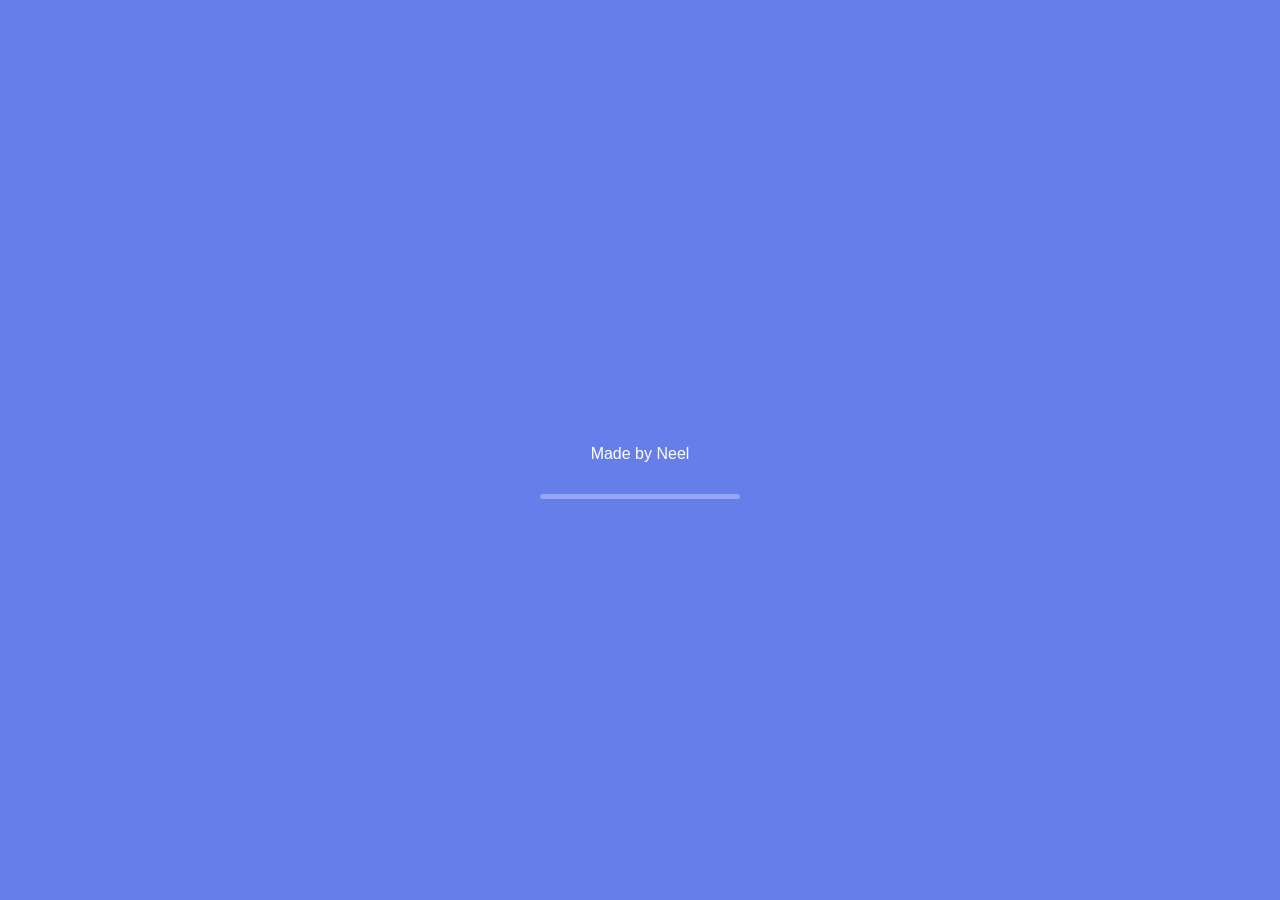
==== index.html @ 64cdb780 "Update index.html" ====
<!DOCTYPE html>
<html>
<head>
<title>CLAT Prep by Neel</title>
<meta name="viewport" content="width=device-width, initial-scale=1.0">
<link rel="stylesheet" href="style.css">
</head>

<body>

<div id="splash">
  <h1 id="appName"></h1>
  <p>Made by Neel</p>

  <div class="bar">
    <div id="barFill"></div>
  </div>
</div>

<header>
<h1>CLAT Prep</h1>
<p>Free CLAT Study Material & Mock Tests</p>
</header>

<div class="menu">

<a href="pdfs.html" class="card">
📚 Clat Study Material
</a>

<a href="mocktest.html" class="card">
📝 Mock Tests
</a>

<a href="#" class="card">
📊 Current Affairs
</a>

<a href="pdfs.html" class="card">
🪖📚 NDA Study Material 
</a>

<a href="#" class="card">
⭐ Premium
</a>

</div>

<footer>
<p>Made by Neel</p>

<a href="about.html">About</a> |
<a href="contact.html">Contact</a> |
<a href="privacy.html">Privacy Policy</a>

</footer>

<script src="script.js" defer></script>

</body>
</html>
---- style.css ----
/* GLOBAL */
body {
  font-family: 'Poppins', sans-serif;
  background: #eef2f7;
  margin: 0;
  padding: 0;
}

/* HEADER */
header {
  background: linear-gradient(135deg, #667eea, #764ba2);
  color: white;
  padding: 20px;
  text-align: center;
  font-size: 22px;
  font-weight: 600;
  border-bottom-left-radius: 25px;
  border-bottom-right-radius: 25px;
}

/* SEARCH */
#search {
  width: 90%;
  margin: 15px auto;
  display: block;
  padding: 12px;
  border-radius: 12px;
  border: none;
  outline: none;
  font-size: 14px;
  box-shadow: 0 3px 10px rgba(0,0,0,0.1);
}

/* MENU */
.menu {
  display: flex;
  flex-wrap: wrap; /* 🔥 better layout */
  justify-content: center;
  padding: 15px;
  gap: 10px;
}

.menu .card {
  background: white;
  padding: 15px 20px;
  border-radius: 15px;
  text-decoration: none;
  color: black;
  font-size: 14px;
  box-shadow: 0 5px 15px rgba(0,0,0,0.1);
  transition: 0.3s;
}

.menu .card:hover {
  background: #667eea;
  color: white;
  transform: translateY(-3px);
}

/* PDF GRID */
#pdfList {
  display: grid;
  grid-template-columns: 1fr;
  gap: 15px;
  padding: 15px;
}

/* CARD */
.card {
  background: white;
  padding: 16px;
  border-radius: 18px;
  box-shadow: 0 8px 20px rgba(0,0,0,0.08);
  border-left: 5px solid #667eea;
  transition: 0.3s;
}

.card:hover {
  transform: translateY(-6px);
}

/* TEXT */
.card h3 {
  margin: 0;
  font-size: 16px;
  font-weight: 600;
}

.card p {
  color: #777;
  font-size: 13px;
  margin: 5px 0 10px;
}

/* BUTTONS */
.card a {
  text-decoration: none;
}

.card button {
  border: none;
  padding: 8px 14px;
  border-radius: 20px;
  font-size: 13px;
  margin-right: 5px;
  cursor: pointer;
  transition: 0.3s;
}

/* OPEN */
.card a:first-child button {
  background: #667eea;
  color: white;
}

.card a:first-child button:hover {
  background: #5a67d8;
}

/* DOWNLOAD */
.download-btn {
  background: #00b894;
  color: white;
}

.download-btn:hover {
  background: #00a383;
}

/* ========================= */
/* 🔥 SPLASH SCREEN PRO */
/* ========================= */

#splash {
  position: fixed;
  width: 100%;
  height: 100%;
  background: radial-gradient(circle, #0f2027, #203a43, #2c5364);
  display: flex;
  justify-content: center;
  align-items: center;
  z-index: 9999;
  color: white;
  text-align: center;
  transition: opacity 0.5s ease;
}

.logo {
  font-size: 60px;
  color: #00ffcc;
  opacity: 0;
  transform: scale(0.5);
  animation: zoomGlow 2s forwards;
}

@keyframes zoomGlow {
  50% {
    opacity: 1;
    transform: scale(1.2);
    text-shadow: 0 0 20px #00ffcc;
  }
  100% {
    transform: scale(1);
  }
}

.typing {
  margin-top: 20px;
  font-size: 28px;
  border-right: 3px solid white;
  white-space: nowrap;
  overflow: hidden;
  width: 0;
  animation: typing 2.5s steps(20) forwards, blink 0.7s infinite;
  animation-delay: 1.5s;
}

@keyframes typing {
  to { width: 260px }
}

@keyframes blink {
  50% { border-color: transparent }
}

.subtitle {
  margin-top: 10px;
  opacity: 0;
  animation: fadeIn 2s forwards;
  animation-delay: 3.5s;
}

@keyframes fadeIn {
  to { opacity: 1 }
}

/* 🔥 LOADING BAR */
.progress-container {
  width: 250px;
  height: 6px;
  background: rgba(255,255,255,0.2);
  border-radius: 10px;
  margin: 20px auto;
  overflow: hidden;
}

.progress-bar {
  height: 100%;
  width: 0%;
  background: #00ffcc;
  border-radius: 10px;
}

/* ========================= */
/* FOOTER */
/* ========================= */

footer {
  text-align: center;
  padding: 15px;
  font-size: 13px;
  color: #666;
}

/* RESPONSIVE */
@media(min-width: 600px){
  #pdfList {
    grid-template-columns: 1fr 1fr;
  }
}

body {
  overflow-x: hidden;
}

#splash {
  position: fixed;
  top: 0;
  left: 0;
}

#splash {
  position: fixed;
  top: 0;
  left: 0;
  width: 100%;
  height: 100%;
  background: #667eea;
  color: white;
  display: flex;
  flex-direction: column;
  justify-content: center;
  align-items: center;
  z-index: 9999;
  font-family: Arial, sans-serif;
  text-align: center;
}

#appName {
  font-size: 28px;
  margin-bottom: 10px;
}

.bar {
  width: 200px;
  height: 5px;
  background: rgba(255,255,255,0.3);
  border-radius: 10px;
  margin-top: 15px;
  overflow: hidden;
}

#barFill {
  height: 100%;
  width: 0%;
  background: white;
}
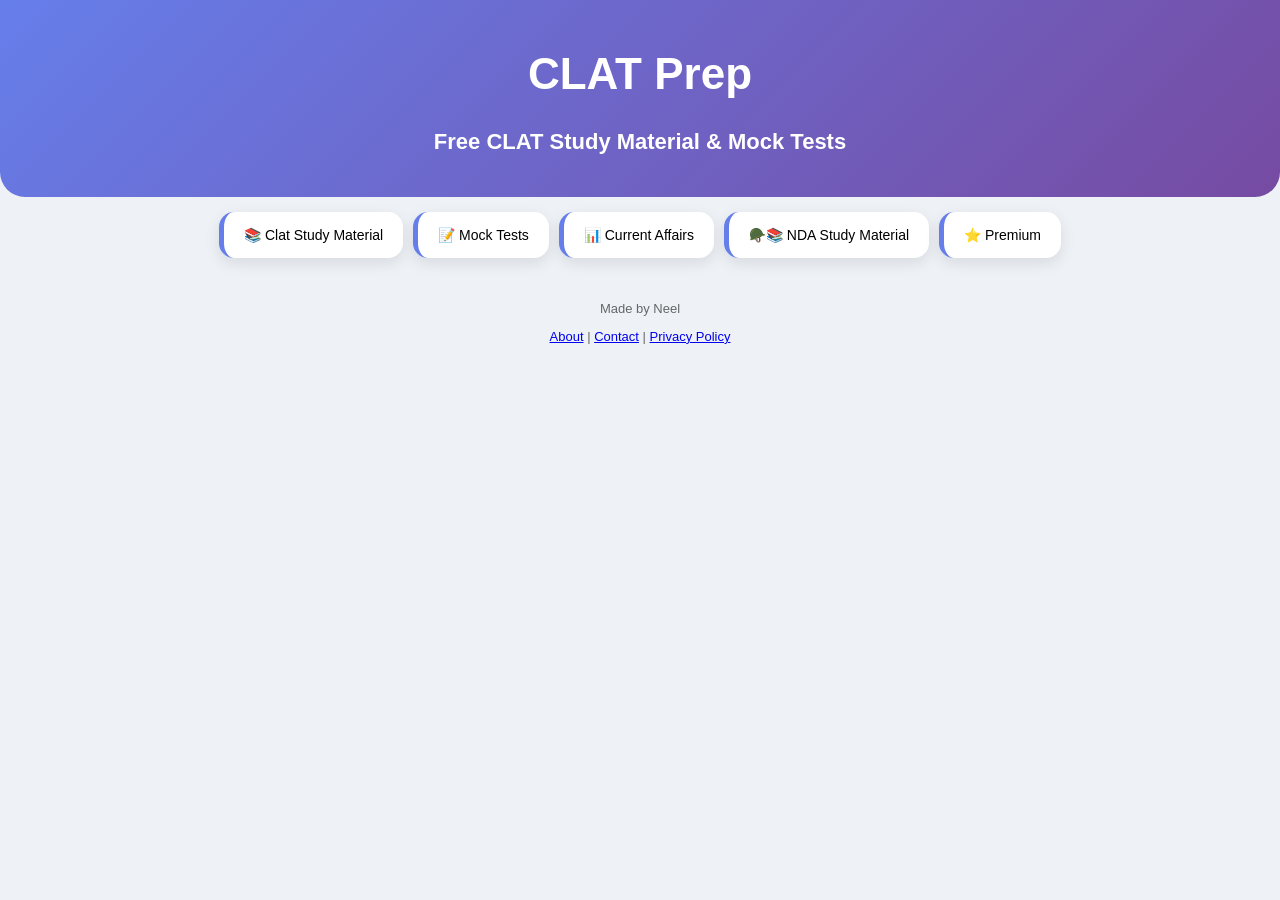
==== commit c7f3c15f: "Update index.html" ====
--- a/index.html
+++ b/index.html
@@ -8,15 +8,6 @@
 
 <body>
 
-<div id="splash">
-  <h1 id="appName"></h1>
-  <p>Made by Neel</p>
-
-  <div class="bar">
-    <div id="barFill"></div>
-  </div>
-</div>
-
 <header>
 <h1>CLAT Prep</h1>
 <p>Free CLAT Study Material & Mock Tests</p>
@@ -24,25 +15,11 @@
 
 <div class="menu">
 
-<a href="pdfs.html" class="card">
-📚 Clat Study Material
-</a>
-
-<a href="mocktest.html" class="card">
-📝 Mock Tests
-</a>
-
-<a href="#" class="card">
-📊 Current Affairs
-</a>
-
-<a href="pdfs.html" class="card">
-🪖📚 NDA Study Material 
-</a>
-
-<a href="#" class="card">
-⭐ Premium
-</a>
+<a href="pdfs.html" class="card">📚 Clat Study Material</a>
+<a href="mocktest.html" class="card">📝 Mock Tests</a>
+<a href="#" class="card">📊 Current Affairs</a>
+<a href="pdfs.html" class="card">🪖📚 NDA Study Material</a>
+<a href="#" class="card">⭐ Premium</a>
 
 </div>
 
@@ -55,7 +32,7 @@
 
 </footer>
 
-<script src="script.js" defer></script>
+<script src="script.js"></script>
 
 </body>
 </html>
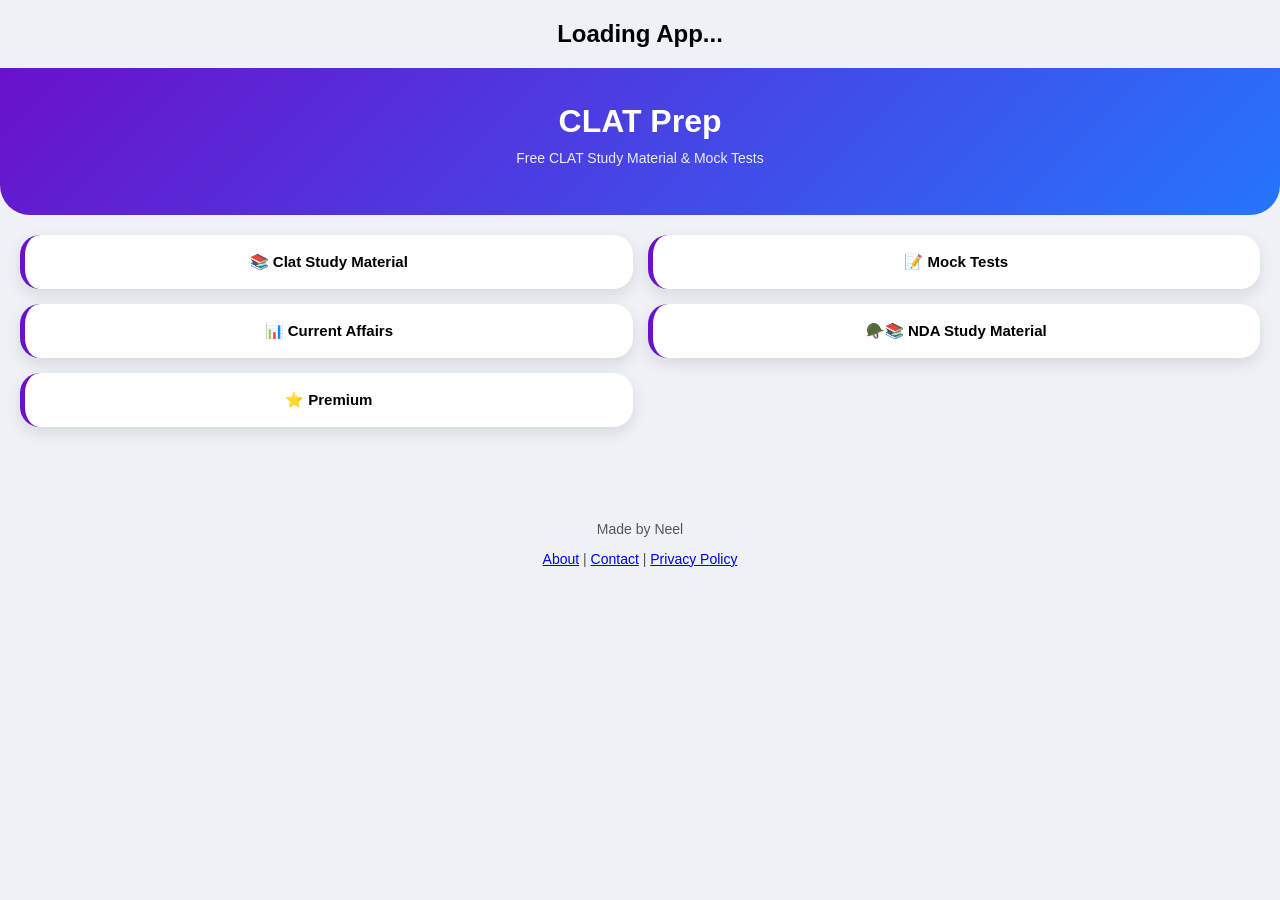
==== commit e908d8ce: "Update index.html" ====
--- a/index.html
+++ b/index.html
@@ -7,6 +7,11 @@
 </head>
 
 <body>
+
+<!-- 🔥 LOADING SCREEN -->
+<div id="loading">
+  <h2>Loading App...</h2>
+</div>
 
 <header>
 <h1>CLAT Prep</h1>
--- a/style.css
+++ b/style.css
@@ -4,57 +4,59 @@
   background: #eef2f7;
   margin: 0;
   padding: 0;
+  text-align: center;
+  overflow-x: hidden;
 }
 
 /* HEADER */
 header {
-  background: linear-gradient(135deg, #667eea, #764ba2);
+  background: linear-gradient(135deg, #6a11cb, #2575fc);
   color: white;
-  padding: 20px;
+  padding: 35px 20px;
   text-align: center;
-  font-size: 22px;
-  font-weight: 600;
-  border-bottom-left-radius: 25px;
-  border-bottom-right-radius: 25px;
+  border-bottom-left-radius: 30px;
+  border-bottom-right-radius: 30px;
 }
 
-/* SEARCH */
-#search {
-  width: 90%;
-  margin: 15px auto;
-  display: block;
-  padding: 12px;
-  border-radius: 12px;
-  border: none;
-  outline: none;
-  font-size: 14px;
-  box-shadow: 0 3px 10px rgba(0,0,0,0.1);
+header h1 {
+  font-size: 32px;
+  margin: 0;
 }
 
-/* MENU */
-.menu {
-  display: flex;
-  flex-wrap: wrap; /* 🔥 better layout */
-  justify-content: center;
-  padding: 15px;
-  gap: 10px;
+header p {
+  font-size: 14px;
+  margin-top: 10px;
+  opacity: 0.9;
 }
 
+/* MENU (FIXED GRID 🔥) */
+.menu {
+  display: grid;
+  grid-template-columns: 1fr 1fr;
+  gap: 15px;
+  padding: 20px;
+}
+
+/* MENU CARD (MAIN FIX 💀) */
 .menu .card {
   background: white;
-  padding: 15px 20px;
-  border-radius: 15px;
+  padding: 18px;
+  border-radius: 20px;
   text-decoration: none;
   color: black;
-  font-size: 14px;
-  box-shadow: 0 5px 15px rgba(0,0,0,0.1);
+  font-size: 15px;
+  font-weight: 600;
+  box-shadow: 0 6px 15px rgba(0,0,0,0.1);
   transition: 0.3s;
+  display: flex;
+  align-items: center;
+  justify-content: center;
 }
 
 .menu .card:hover {
-  background: #667eea;
+  background: #6a11cb;
   color: white;
-  transform: translateY(-3px);
+  transform: translateY(-5px) scale(1.03);
 }
 
 /* PDF GRID */
@@ -65,13 +67,13 @@
   padding: 15px;
 }
 
-/* CARD */
+/* PDF CARD */
 .card {
   background: white;
   padding: 16px;
   border-radius: 18px;
   box-shadow: 0 8px 20px rgba(0,0,0,0.08);
-  border-left: 5px solid #667eea;
+  border-left: 5px solid #6a11cb;
   transition: 0.3s;
 }
 
@@ -79,7 +81,6 @@
   transform: translateY(-6px);
 }
 
-/* TEXT */
 .card h3 {
   margin: 0;
   font-size: 16px;
@@ -93,10 +94,6 @@
 }
 
 /* BUTTONS */
-.card a {
-  text-decoration: none;
-}
-
 .card button {
   border: none;
   padding: 8px 14px;
@@ -107,160 +104,54 @@
   transition: 0.3s;
 }
 
-/* OPEN */
 .card a:first-child button {
-  background: #667eea;
+  background: #6a11cb;
   color: white;
 }
 
 .card a:first-child button:hover {
-  background: #5a67d8;
+  background: #5a0fc8;
 }
 
-/* DOWNLOAD */
 .download-btn {
   background: #00b894;
   color: white;
 }
 
 .download-btn:hover {
-  background: #00a383;
+  background: #009e7a;
 }
 
-/* ========================= */
-/* 🔥 SPLASH SCREEN PRO */
-/* ========================= */
-
-#splash {
-  position: fixed;
-  width: 100%;
-  height: 100%;
-  background: radial-gradient(circle, #0f2027, #203a43, #2c5364);
-  display: flex;
-  justify-content: center;
-  align-items: center;
-  z-index: 9999;
-  color: white;
-  text-align: center;
-  transition: opacity 0.5s ease;
-}
-
-.logo {
-  font-size: 60px;
-  color: #00ffcc;
-  opacity: 0;
-  transform: scale(0.5);
-  animation: zoomGlow 2s forwards;
-}
-
-@keyframes zoomGlow {
-  50% {
-    opacity: 1;
-    transform: scale(1.2);
-    text-shadow: 0 0 20px #00ffcc;
-  }
-  100% {
-    transform: scale(1);
-  }
-}
-
-.typing {
-  margin-top: 20px;
-  font-size: 28px;
-  border-right: 3px solid white;
-  white-space: nowrap;
-  overflow: hidden;
-  width: 0;
-  animation: typing 2.5s steps(20) forwards, blink 0.7s infinite;
-  animation-delay: 1.5s;
-}
-
-@keyframes typing {
-  to { width: 260px }
-}
-
-@keyframes blink {
-  50% { border-color: transparent }
-}
-
-.subtitle {
-  margin-top: 10px;
-  opacity: 0;
-  animation: fadeIn 2s forwards;
-  animation-delay: 3.5s;
-}
-
-@keyframes fadeIn {
-  to { opacity: 1 }
-}
-
-/* 🔥 LOADING BAR */
-.progress-container {
-  width: 250px;
-  height: 6px;
-  background: rgba(255,255,255,0.2);
-  border-radius: 10px;
-  margin: 20px auto;
-  overflow: hidden;
-}
-
-.progress-bar {
-  height: 100%;
-  width: 0%;
-  background: #00ffcc;
-  border-radius: 10px;
-}
-
-/* ========================= */
-/* FOOTER */
-/* ========================= */
-
-footer {
-  text-align: center;
-  padding: 15px;
-  font-size: 13px;
-  color: #666;
-}
-
-/* RESPONSIVE */
-@media(min-width: 600px){
-  #pdfList {
-    grid-template-columns: 1fr 1fr;
-  }
-}
-
-body {
-  overflow-x: hidden;
-}
-
-#splash {
-  position: fixed;
-  top: 0;
-  left: 0;
-}
-
+/* 🔥 SPLASH (FINAL CLEAN VERSION) */
 #splash {
   position: fixed;
   top: 0;
   left: 0;
   width: 100%;
   height: 100%;
-  background: #667eea;
-  color: white;
+  background: linear-gradient(135deg, #6a11cb, #2575fc);
   display: flex;
   flex-direction: column;
   justify-content: center;
   align-items: center;
+  color: white;
   z-index: 9999;
-  font-family: Arial, sans-serif;
   text-align: center;
+  transition: opacity 0.5s ease;
 }
 
 #appName {
   font-size: 28px;
+  font-weight: bold;
   margin-bottom: 10px;
 }
 
+#splash p {
+  font-size: 14px;
+  opacity: 0.9;
+}
+
+/* LOADING BAR */
 .bar {
   width: 200px;
   height: 5px;
@@ -274,4 +165,25 @@
   height: 100%;
   width: 0%;
   background: white;
+}
+
+/* FOOTER */
+footer {
+  margin-top: 40px;
+  padding: 20px;
+  font-size: 14px;
+  color: #555;
+}
+
+/* RESPONSIVE */
+@media(max-width: 500px){
+  .menu {
+    grid-template-columns: 1fr;
+  }
+}
+
+@media(min-width: 600px){
+  #pdfList {
+    grid-template-columns: 1fr 1fr;
+  }
 }
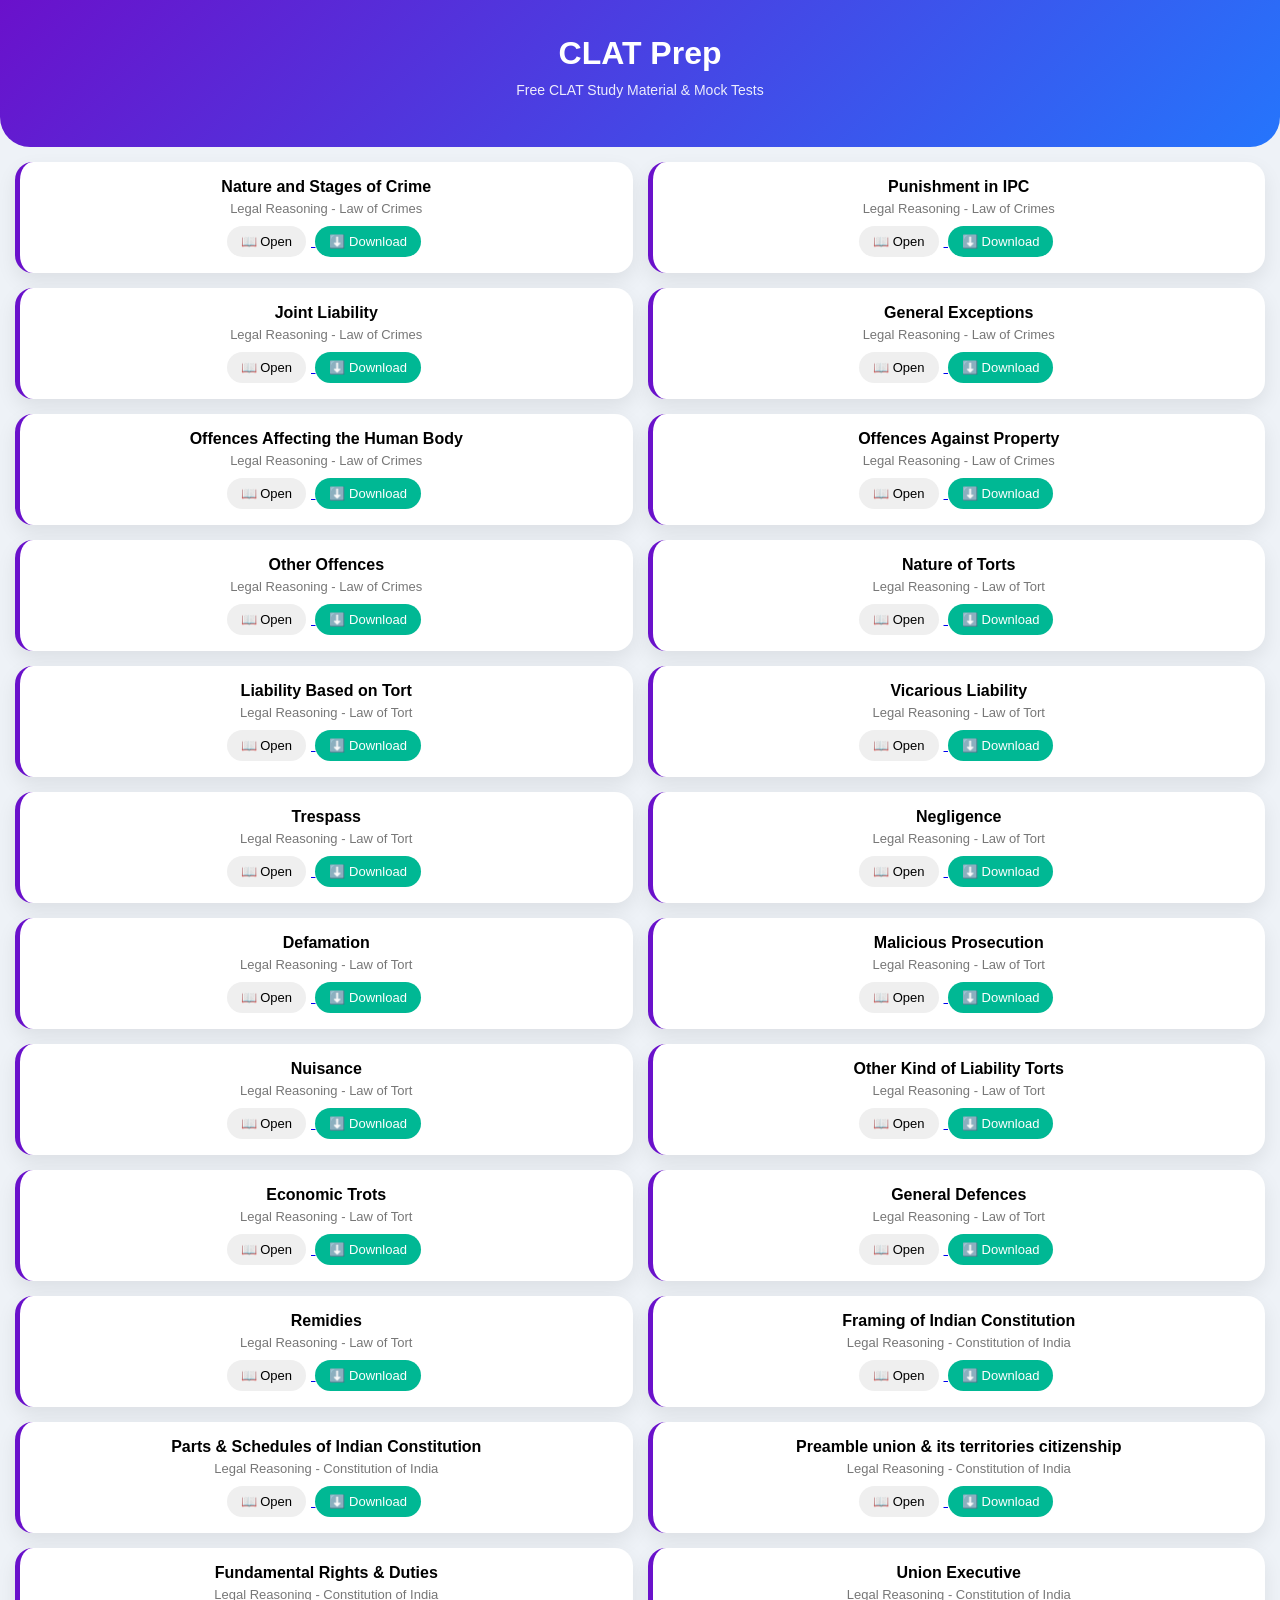
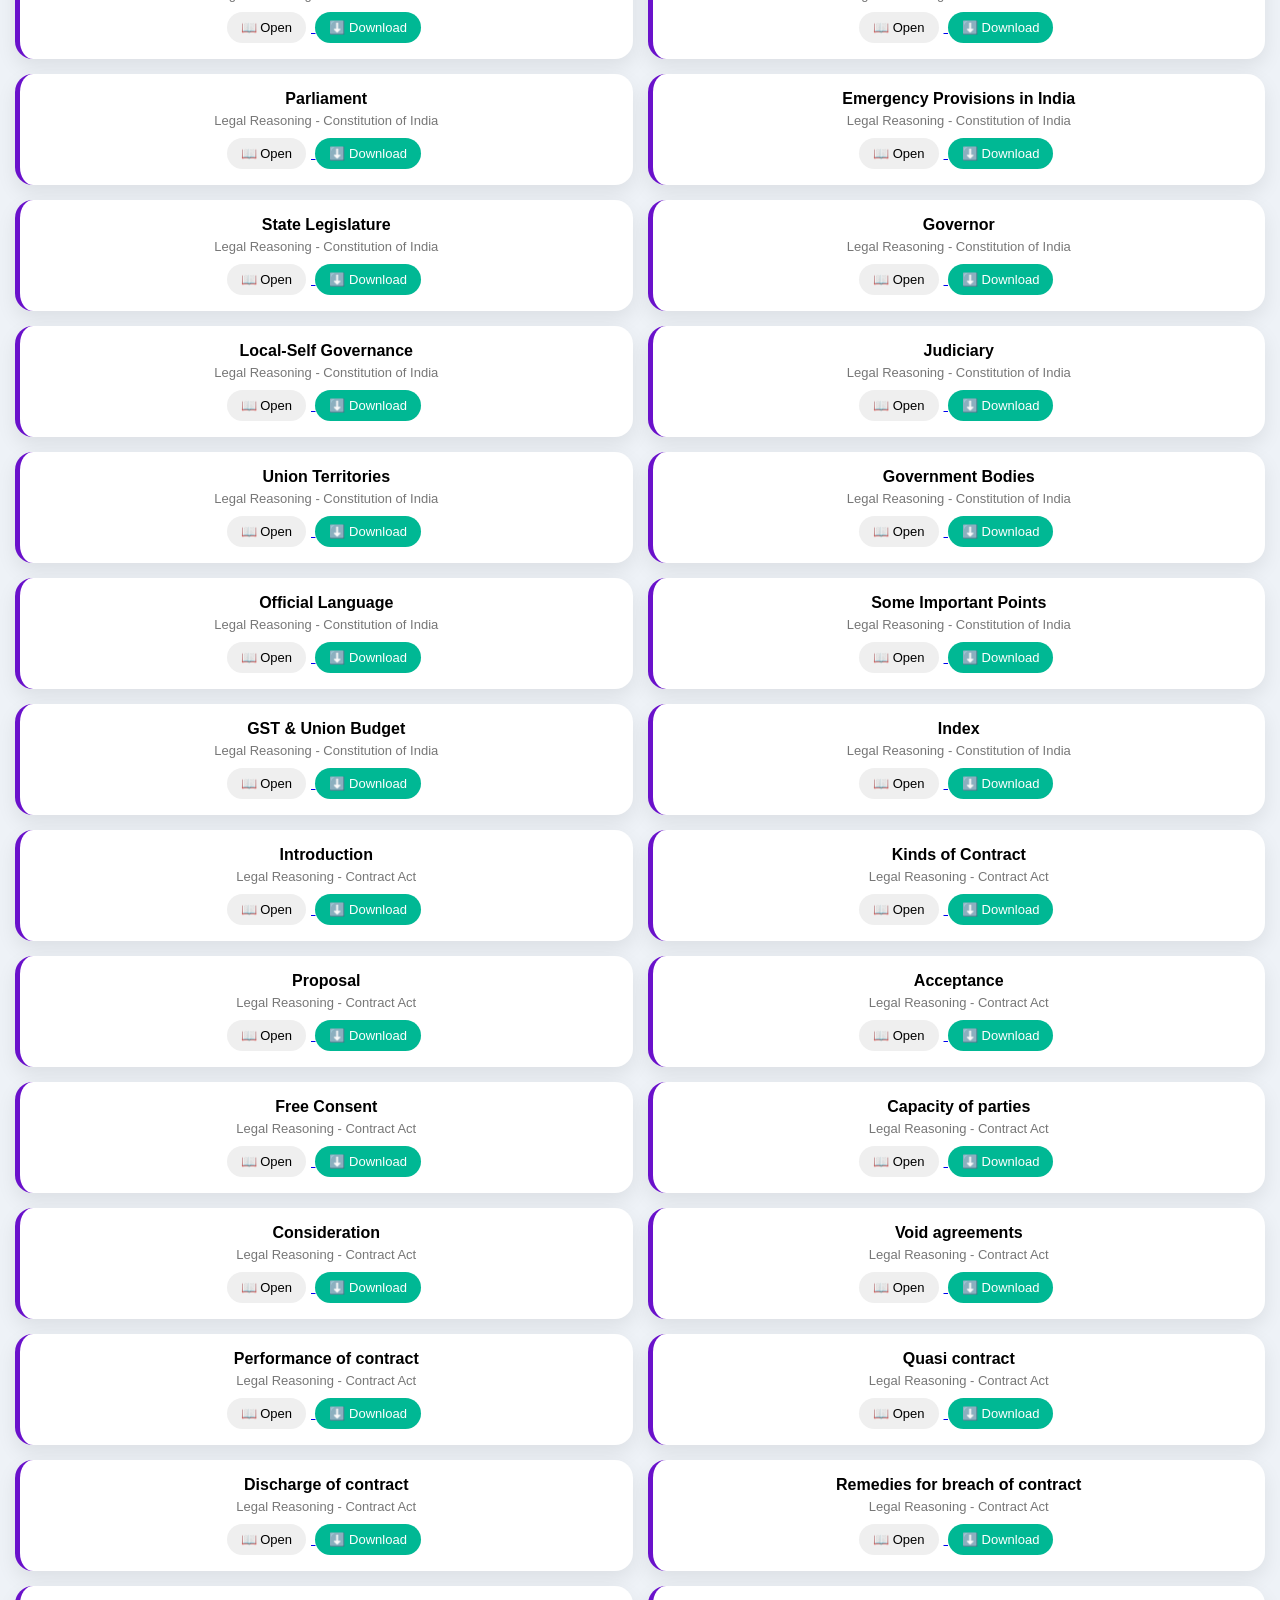
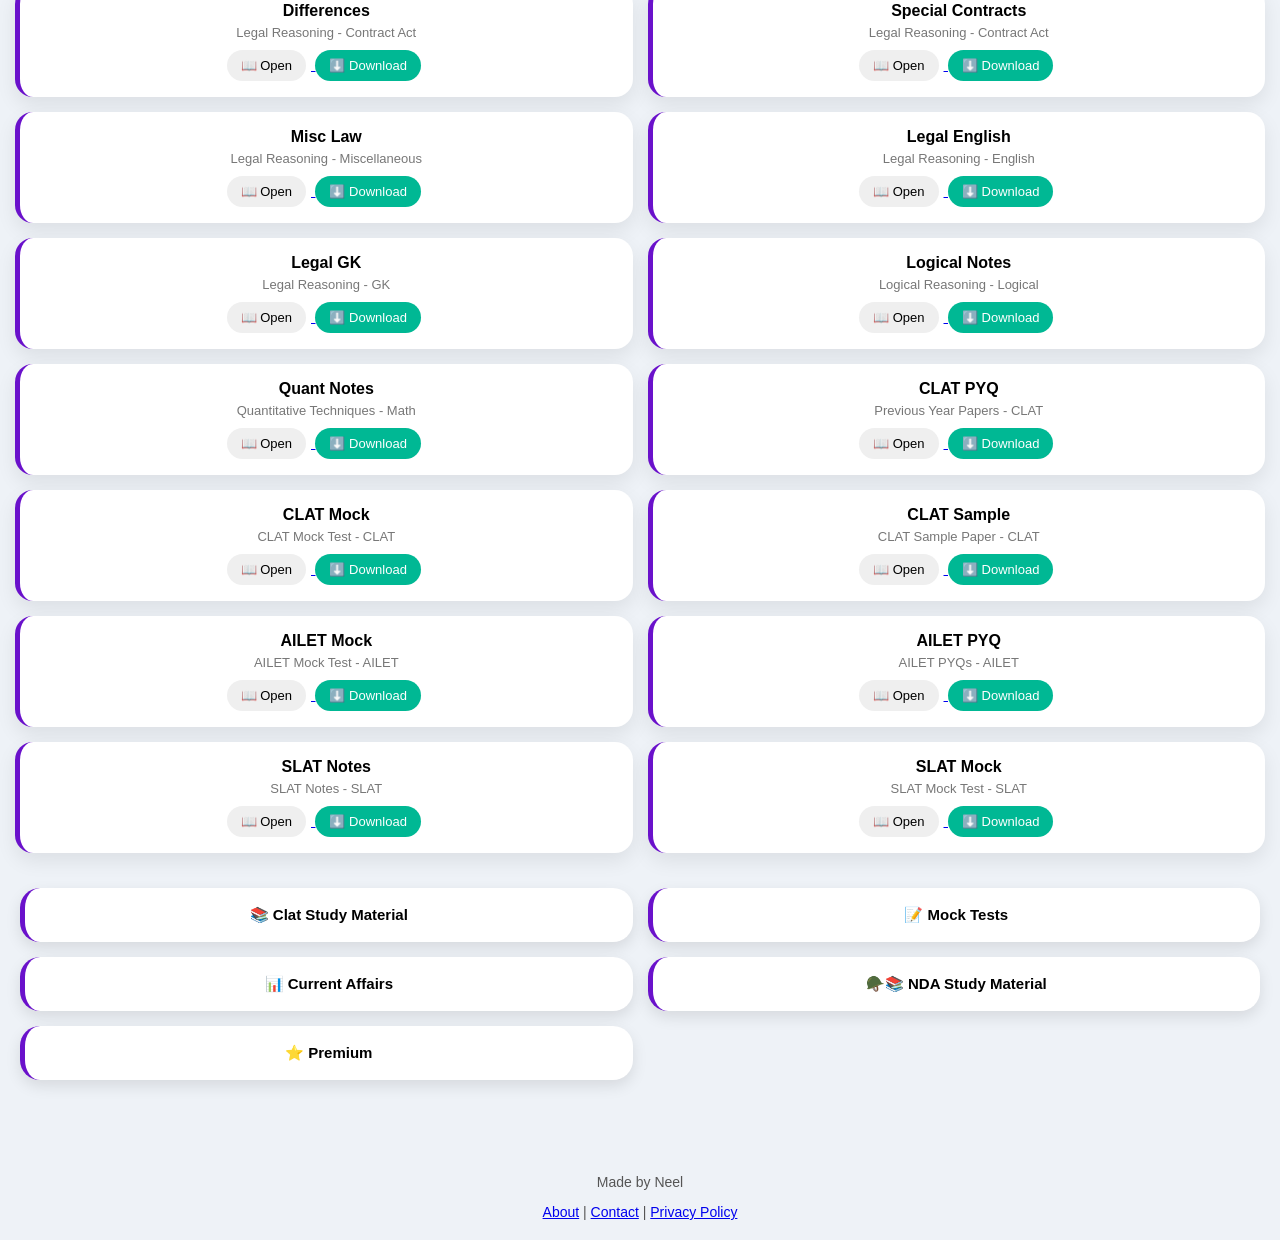
==== commit d6230f11: "Update index.html" ====
--- a/index.html
+++ b/index.html
@@ -17,6 +17,9 @@
 <h1>CLAT Prep</h1>
 <p>Free CLAT Study Material & Mock Tests</p>
 </header>
+
+<!-- 🔥 REQUIRED FOR JS -->
+<div id="pdfList"></div>
 
 <div class="menu">
 
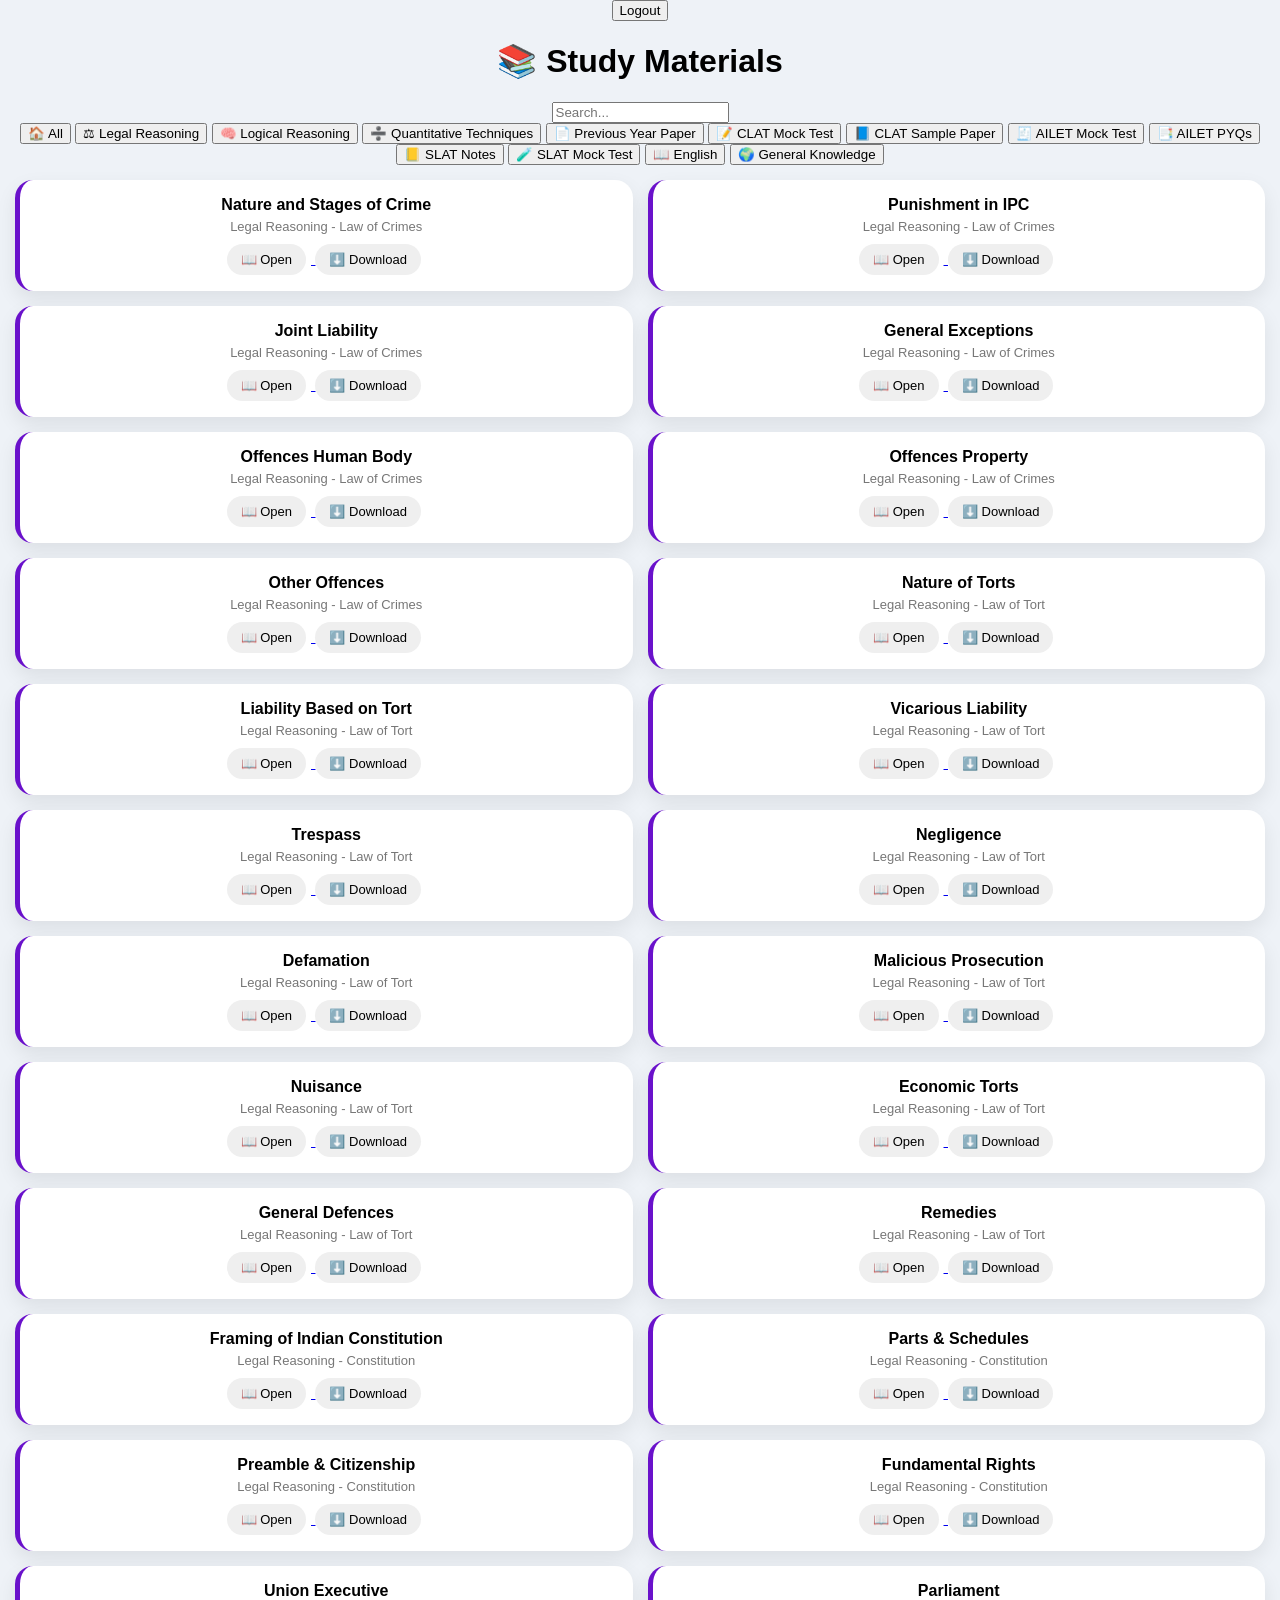
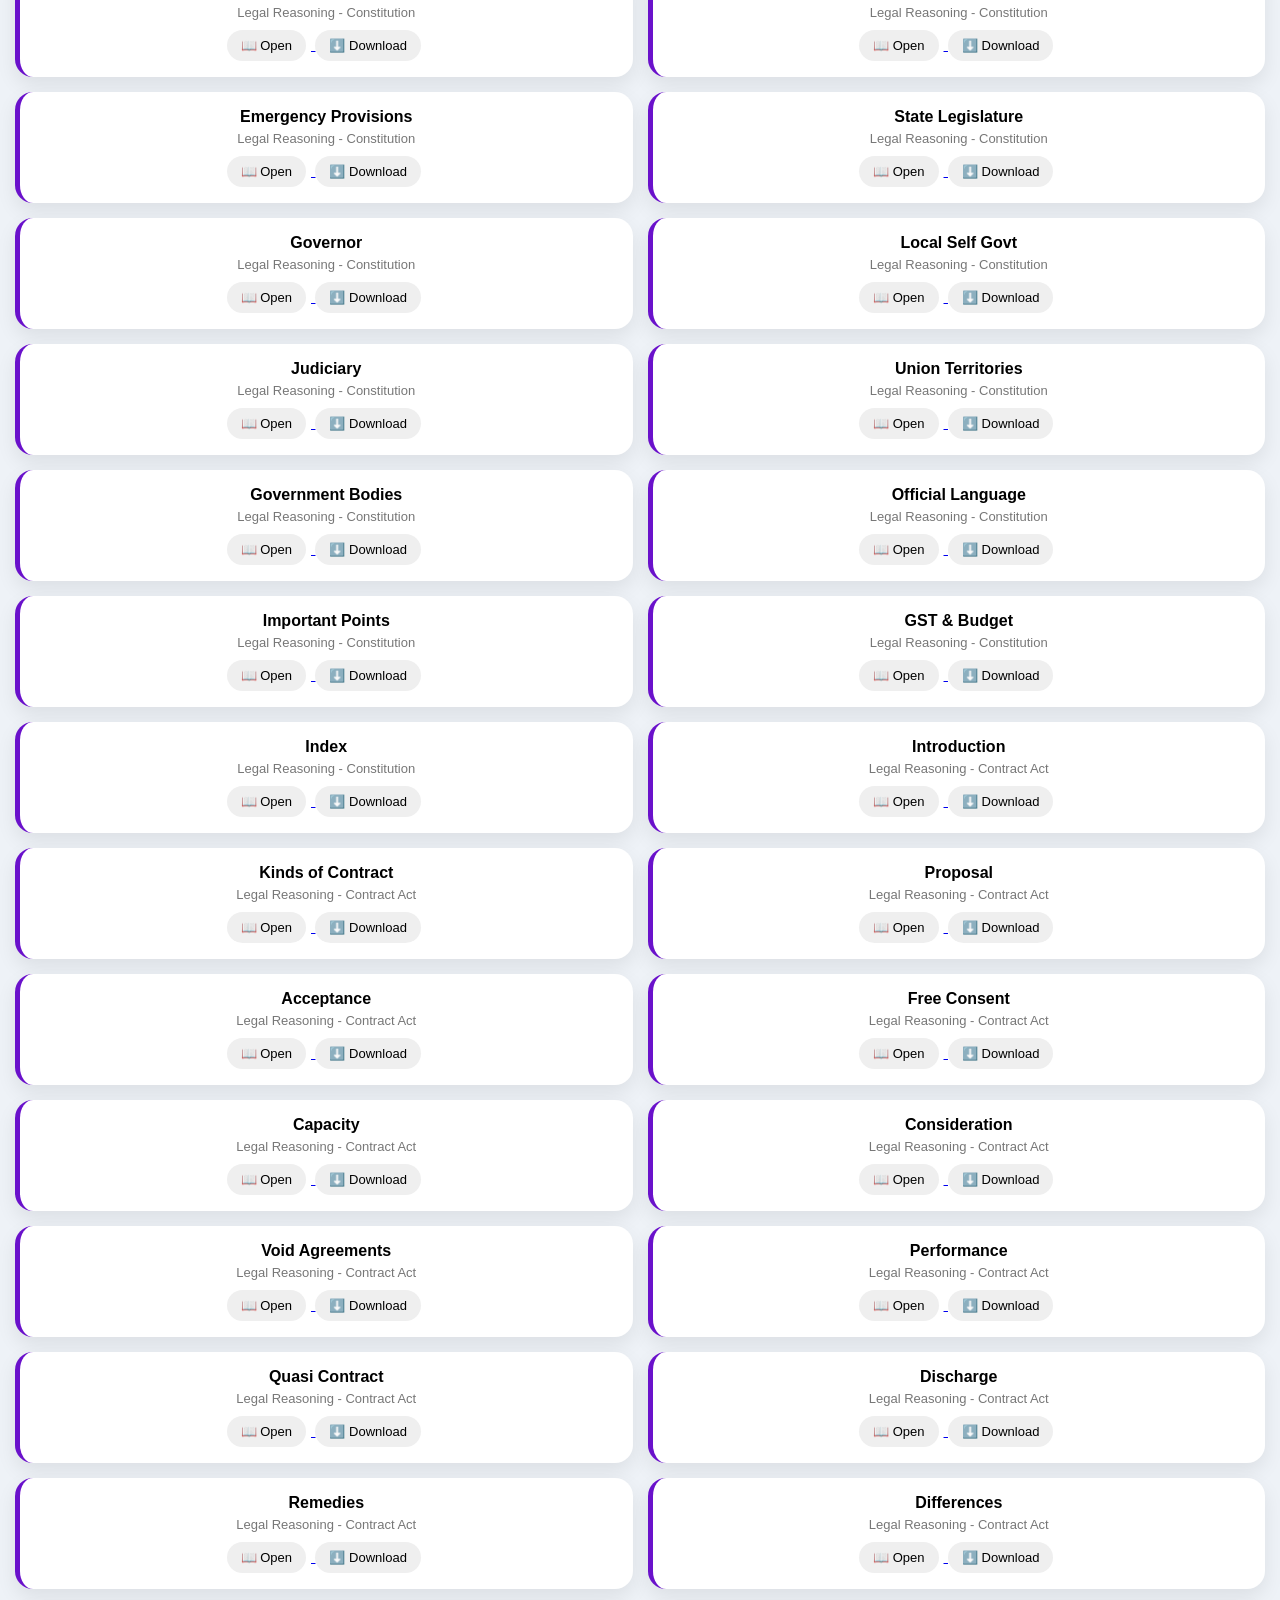
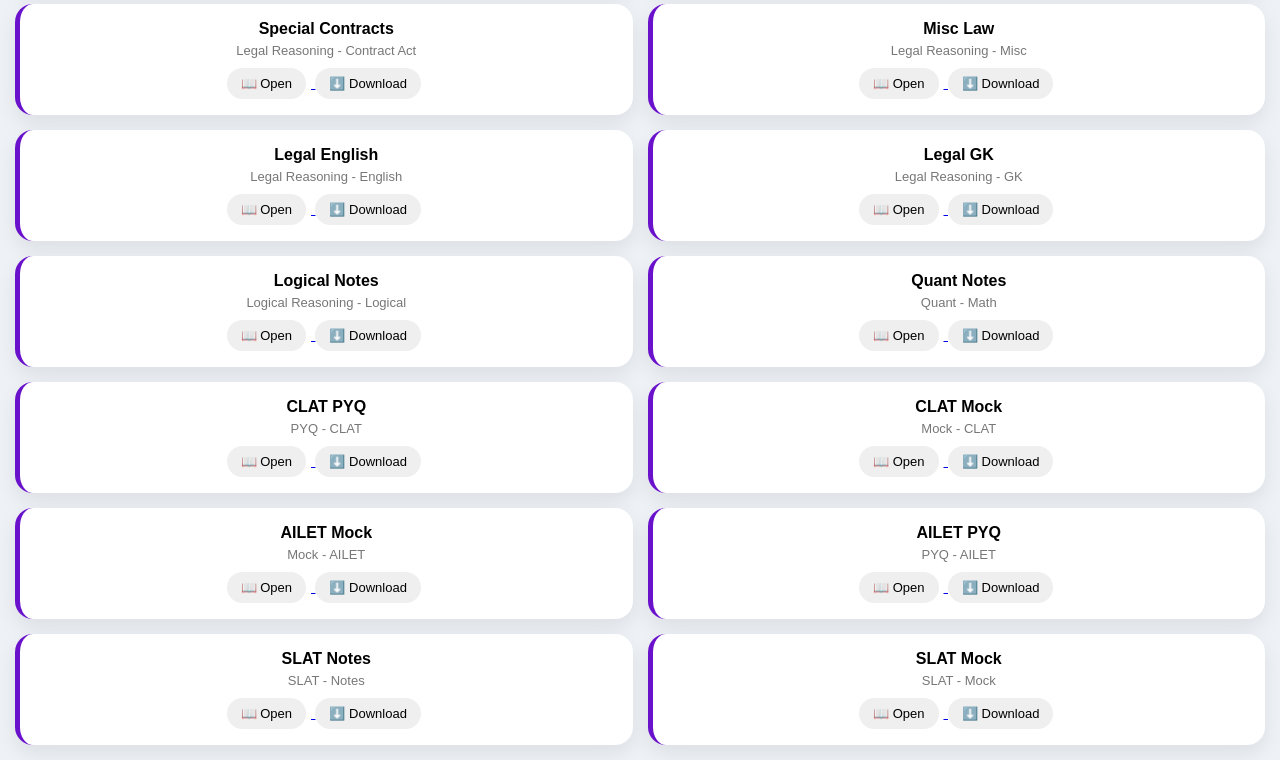
==== commit 78fd38e0: "Update index.html" ====
--- a/index.html
+++ b/index.html
@@ -1,44 +1,53 @@
 <!DOCTYPE html>
 <html>
 <head>
-<title>CLAT Prep by Neel</title>
-<meta name="viewport" content="width=device-width, initial-scale=1.0">
-<link rel="stylesheet" href="style.css">
+  <title>CLAT App</title>
+  <link rel="stylesheet" href="style.css">
 </head>
 
 <body>
 
-<!-- 🔥 LOADING SCREEN -->
-<div id="loading">
-  <h2>Loading App...</h2>
-</div>
+<div id="welcomeUser"></div>
+<button onclick="logout()">Logout</button>
 
-<header>
-<h1>CLAT Prep</h1>
-<p>Free CLAT Study Material & Mock Tests</p>
-</header>
+<h1>📚 Study Materials</h1>
 
-<!-- 🔥 REQUIRED FOR JS -->
-<div id="pdfList"></div>
+<!-- 🔍 SEARCH -->
+<input type="text" id="search" placeholder="Search..." onkeyup="searchPDF()">
 
-<div class="menu">
+<!-- 🎯 FILTER CATEGORY -->
+<div class="category-box">
 
-<a href="pdfs.html" class="card">📚 Clat Study Material</a>
-<a href="mocktest.html" class="card">📝 Mock Tests</a>
-<a href="#" class="card">📊 Current Affairs</a>
-<a href="pdfs.html" class="card">🪖📚 NDA Study Material</a>
-<a href="#" class="card">⭐ Premium</a>
+  <button onclick="displayPDF(pdfData)">🏠 All</button>
+
+  <button onclick="filterCategory('Legal Reasoning')">⚖ Legal Reasoning</button>
+
+  <button onclick="filterCategory('Logical Reasoning')">🧠 Logical Reasoning</button>
+
+  <button onclick="filterCategory('Quantitative Techniques')">➗ Quantitative Techniques</button>
+
+  <button onclick="filterCategory('Previous Year Paper')">📄 Previous Year Paper</button>
+
+  <button onclick="filterCategory('CLAT Mock Test')">📝 CLAT Mock Test</button>
+
+  <button onclick="filterCategory('CLAT Sample Paper')">📘 CLAT Sample Paper</button>
+
+  <button onclick="filterCategory('AILET Mock Test')">🧾 AILET Mock Test</button>
+
+  <button onclick="filterCategory('AILET PYQs')">📑 AILET PYQs</button>
+
+  <button onclick="filterCategory('SLAT Notes')">📒 SLAT Notes</button>
+
+  <button onclick="filterCategory('SLAT Mock Test')">🧪 SLAT Mock Test</button>
+
+  <button onclick="filterCategory('English')">📖 English</button>
+
+  <button onclick="filterCategory('General Knowledge')">🌍 General Knowledge</button>
 
 </div>
 
-<footer>
-<p>Made by Neel</p>
-
-<a href="about.html">About</a> |
-<a href="contact.html">Contact</a> |
-<a href="privacy.html">Privacy Policy</a>
-
-</footer>
+<!-- 📚 PDF LIST -->
+<div id="pdfList"></div>
 
 <script src="script.js"></script>
 
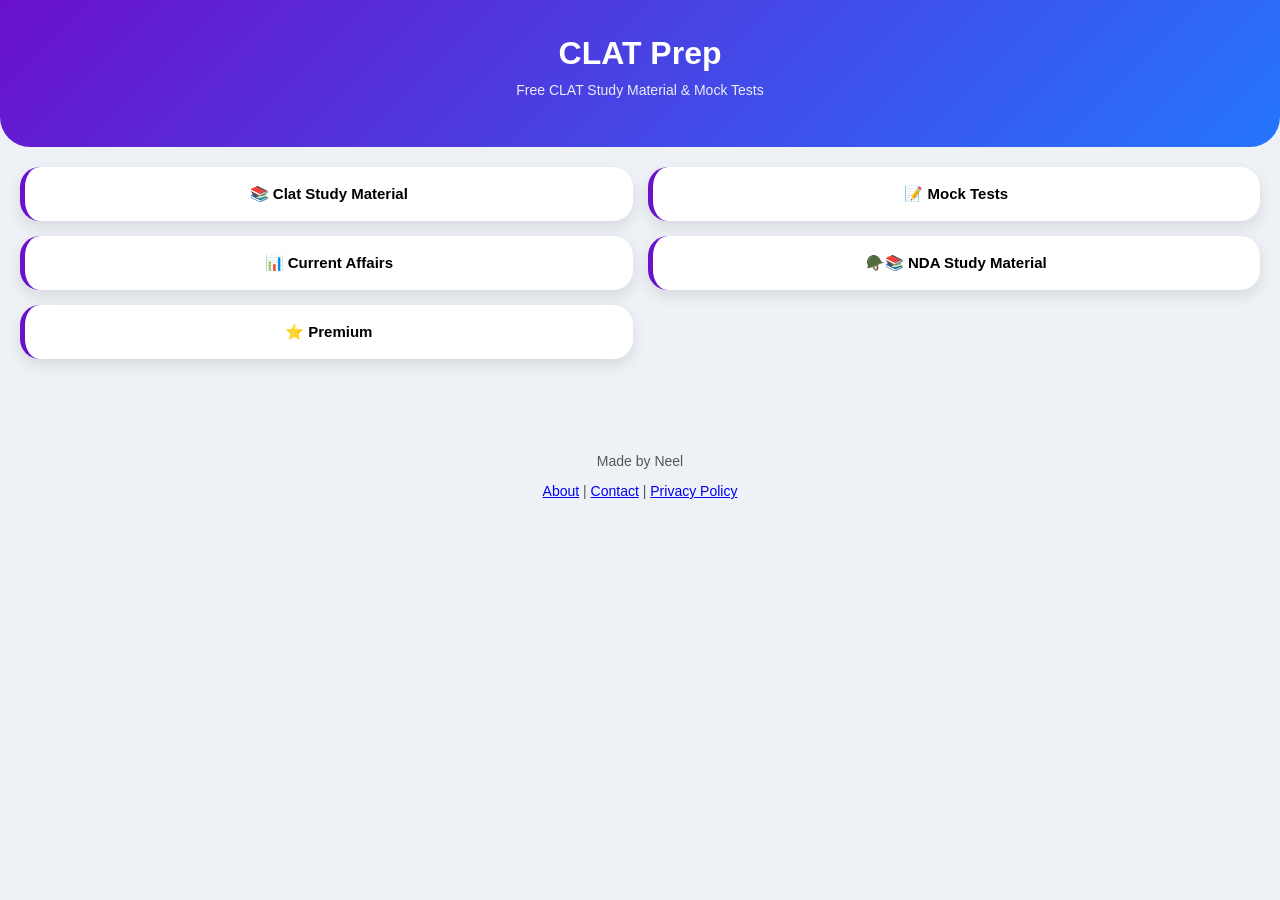
==== commit e41ea250: "Update index.html" ====
--- a/index.html
+++ b/index.html
@@ -1,55 +1,49 @@
 <!DOCTYPE html>
 <html>
 <head>
-  <title>CLAT App</title>
-  <link rel="stylesheet" href="style.css">
+<title>CLAT Prep by Neel</title>
+<link rel="stylesheet" href="style.css">
 </head>
 
 <body>
 
-<div id="welcomeUser"></div>
-<button onclick="logout()">Logout</button>
+<header>
+<h1>CLAT Prep</h1>
+<p>Free CLAT Study Material & Mock Tests</p>
+</header>
 
-<h1>📚 Study Materials</h1>
+<div class="menu">
 
-<!-- 🔍 SEARCH -->
-<input type="text" id="search" placeholder="Search..." onkeyup="searchPDF()">
+<a href="pdfs.html" class="card">
+📚 Clat Study Material
+</a>
 
-<!-- 🎯 FILTER CATEGORY -->
-<div class="category-box">
+<a href="mocktest.html" class="card">
+📝 Mock Tests
+</a>
 
-  <button onclick="displayPDF(pdfData)">🏠 All</button>
+<a href="#" class="card">
+📊 Current Affairs
+</a>
 
-  <button onclick="filterCategory('Legal Reasoning')">⚖ Legal Reasoning</button>
+<a href="pdfs.html" class="card">
+🪖📚 NDA Study Material 
+</a>
 
-  <button onclick="filterCategory('Logical Reasoning')">🧠 Logical Reasoning</button>
-
-  <button onclick="filterCategory('Quantitative Techniques')">➗ Quantitative Techniques</button>
-
-  <button onclick="filterCategory('Previous Year Paper')">📄 Previous Year Paper</button>
-
-  <button onclick="filterCategory('CLAT Mock Test')">📝 CLAT Mock Test</button>
-
-  <button onclick="filterCategory('CLAT Sample Paper')">📘 CLAT Sample Paper</button>
-
-  <button onclick="filterCategory('AILET Mock Test')">🧾 AILET Mock Test</button>
-
-  <button onclick="filterCategory('AILET PYQs')">📑 AILET PYQs</button>
-
-  <button onclick="filterCategory('SLAT Notes')">📒 SLAT Notes</button>
-
-  <button onclick="filterCategory('SLAT Mock Test')">🧪 SLAT Mock Test</button>
-
-  <button onclick="filterCategory('English')">📖 English</button>
-
-  <button onclick="filterCategory('General Knowledge')">🌍 General Knowledge</button>
+<a href="#" class="card">
+⭐ Premium
+</a>
 
 </div>
 
-<!-- 📚 PDF LIST -->
-<div id="pdfList"></div>
+<footer>
+<p>Made by Neel</p>
 
-<script src="script.js"></script>
+<a href="about.html">About</a> |
+<a href="contact.html">Contact</a> |
+<a href="privacy.html">Privacy Policy</a>
+
+</footer>
 
 </body>
 </html>
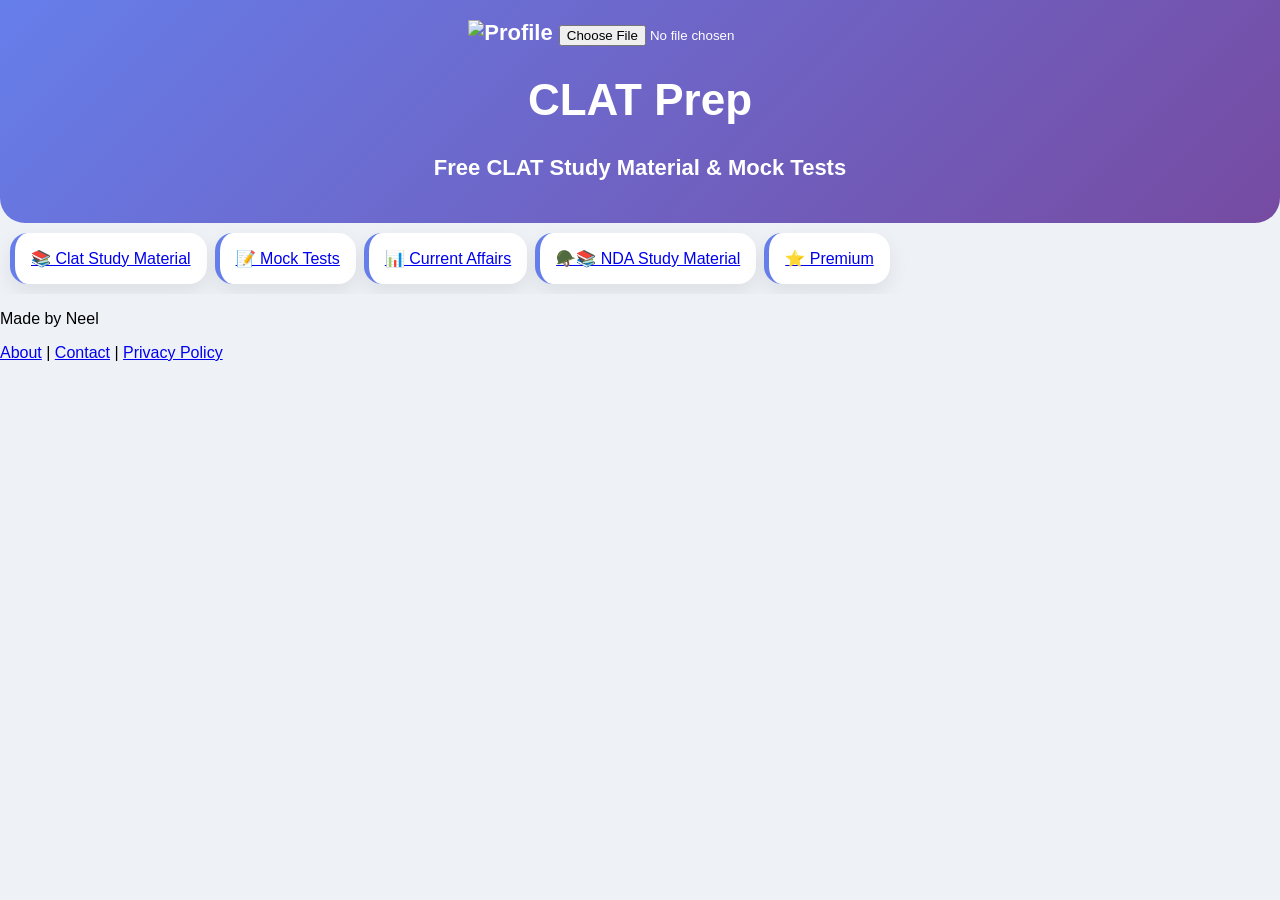
==== commit 500c7112: "Update index.html" ====
--- a/index.html
+++ b/index.html
@@ -8,6 +8,11 @@
 <body>
 
 <header>
+<div class="top-profile">
+  <img id="profilePic" src="default.png" alt="Profile">
+  <input type="file" id="uploadPic" accept="image/*">
+</div>
+
 <h1>CLAT Prep</h1>
 <p>Free CLAT Study Material & Mock Tests</p>
 </header>
--- a/style.css
+++ b/style.css
@@ -1,62 +1,58 @@
-/* GLOBAL */
 body {
   font-family: 'Poppins', sans-serif;
   background: #eef2f7;
   margin: 0;
   padding: 0;
-  text-align: center;
-  overflow-x: hidden;
 }
 
 /* HEADER */
 header {
-  background: linear-gradient(135deg, #6a11cb, #2575fc);
+  background: linear-gradient(135deg, #667eea, #764ba2);
   color: white;
-  padding: 35px 20px;
+  padding: 20px;
   text-align: center;
-  border-bottom-left-radius: 30px;
-  border-bottom-right-radius: 30px;
+  font-size: 22px;
+  font-weight: 600;
+  border-bottom-left-radius: 25px;
+  border-bottom-right-radius: 25px;
 }
 
-header h1 {
-  font-size: 32px;
-  margin: 0;
+/* SEARCH */
+#search {
+  width: 90%;
+  margin: 15px auto;
+  display: block;
+  padding: 12px;
+  border-radius: 12px;
+  border: none;
+  outline: none;
+  font-size: 14px;
+  box-shadow: 0 3px 10px rgba(0,0,0,0.1);
 }
 
-header p {
-  font-size: 14px;
-  margin-top: 10px;
-  opacity: 0.9;
+/* MENU */
+.menu {
+  display: flex;
+  overflow-x: auto;
+  padding: 10px;
+  gap: 8px;
 }
 
-/* MENU (FIXED GRID 🔥) */
-.menu {
-  display: grid;
-  grid-template-columns: 1fr 1fr;
-  gap: 15px;
-  padding: 20px;
+.menu button {
+  flex: 0 0 auto;
+  padding: 8px 14px;
+  border-radius: 20px;
+  border: none;
+  background: white;
+  box-shadow: 0 2px 8px rgba(0,0,0,0.1);
+  cursor: pointer;
+  font-size: 13px;
+  transition: 0.3s;
 }
 
-/* MENU CARD (MAIN FIX 💀) */
-.menu .card {
-  background: white;
-  padding: 18px;
-  border-radius: 20px;
-  text-decoration: none;
-  color: black;
-  font-size: 15px;
-  font-weight: 600;
-  box-shadow: 0 6px 15px rgba(0,0,0,0.1);
-  transition: 0.3s;
-  display: flex;
-  align-items: center;
-  justify-content: center;
-}
-
-.menu .card:hover {
-  background: #6a11cb;
+.menu button:hover {
+  background: #667eea;
   color: white;
-  transform: translateY(-5px) scale(1.03);
 }
 
 /* PDF GRID */
@@ -67,13 +63,13 @@
   padding: 15px;
 }
 
-/* PDF CARD */
+/* CARD */
 .card {
   background: white;
   padding: 16px;
   border-radius: 18px;
   box-shadow: 0 8px 20px rgba(0,0,0,0.08);
-  border-left: 5px solid #6a11cb;
+  border-left: 5px solid #667eea;
   transition: 0.3s;
 }
 
@@ -81,6 +77,7 @@
   transform: translateY(-6px);
 }
 
+/* TEXT */
 .card h3 {
   margin: 0;
   font-size: 16px;
@@ -94,6 +91,10 @@
 }
 
 /* BUTTONS */
+.card a {
+  text-decoration: none;
+}
+
 .card button {
   border: none;
   padding: 8px 14px;
@@ -104,84 +105,59 @@
   transition: 0.3s;
 }
 
+/* OPEN */
 .card a:first-child button {
-  background: #6a11cb;
+  background: #667eea;
   color: white;
 }
 
 .card a:first-child button:hover {
-  background: #5a0fc8;
+  background: #5a67d8;
 }
 
+/* DOWNLOAD */
 .download-btn {
   background: #00b894;
   color: white;
 }
 
 .download-btn:hover {
-  background: #009e7a;
+  background: #00a383;
 }
 
-/* 🔥 SPLASH (FINAL CLEAN VERSION) */
+/* SPLASH */
 #splash {
   position: fixed;
-  top: 0;
-  left: 0;
   width: 100%;
   height: 100%;
-  background: linear-gradient(135deg, #6a11cb, #2575fc);
+  background: #667eea;
+  color: white;
   display: flex;
-  flex-direction: column;
   justify-content: center;
   align-items: center;
-  color: white;
-  z-index: 9999;
-  text-align: center;
-  transition: opacity 0.5s ease;
+  font-size: 22px;
+  z-index: 999;
 }
 
-#appName {
-  font-size: 28px;
-  font-weight: bold;
-  margin-bottom: 10px;
+/* BOTTOM NAV */
+.bottom-nav {
+  position: fixed;
+  bottom: 0;
+  width: 100%;
+  background: white;
+  display: flex;
+  justify-content: space-around;
+  padding: 10px 0;
+  box-shadow: 0 -2px 10px rgba(0,0,0,0.1);
 }
 
-#splash p {
-  font-size: 14px;
-  opacity: 0.9;
-}
-
-/* LOADING BAR */
-.bar {
-  width: 200px;
-  height: 5px;
-  background: rgba(255,255,255,0.3);
-  border-radius: 10px;
-  margin-top: 15px;
-  overflow: hidden;
-}
-
-#barFill {
-  height: 100%;
-  width: 0%;
-  background: white;
-}
-
-/* FOOTER */
-footer {
-  margin-top: 40px;
-  padding: 20px;
-  font-size: 14px;
+.bottom-nav a {
+  text-decoration: none;
   color: #555;
+  font-size: 13px;
 }
 
 /* RESPONSIVE */
-@media(max-width: 500px){
-  .menu {
-    grid-template-columns: 1fr;
-  }
-}
-
 @media(min-width: 600px){
   #pdfList {
     grid-template-columns: 1fr 1fr;
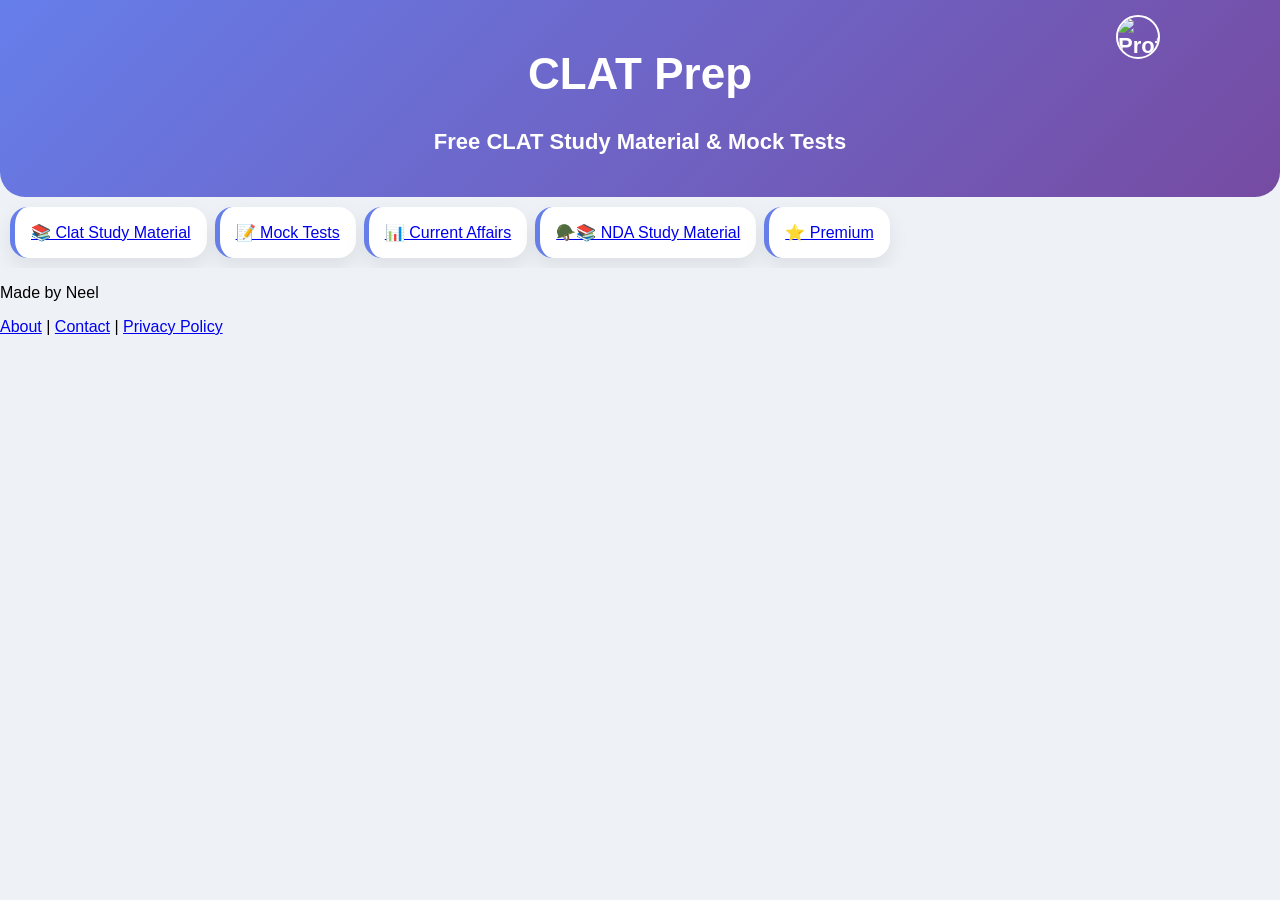
==== commit 87a216ca: "Update index.html" ====
--- a/index.html
+++ b/index.html
@@ -19,7 +19,7 @@
 
 <div class="menu">
 
-<a href="pdfs.html" class="card">
+<a href="study-categories.html" class="card">
 📚 Clat Study Material
 </a>
 
@@ -31,7 +31,7 @@
 📊 Current Affairs
 </a>
 
-<a href="pdfs.html" class="card">
+<a href="study-categories.html" class="card">
 🪖📚 NDA Study Material 
 </a>
 
--- a/style.css
+++ b/style.css
@@ -162,4 +162,92 @@
   #pdfList {
     grid-template-columns: 1fr 1fr;
   }
+}
+
+/* =========================
+   🔥 FINAL HEADER SYSTEM
+========================= */
+
+header {
+  position: relative;
+  background: linear-gradient(135deg, #667eea, #764ba2);
+  color: white;
+  padding: 20px;
+  text-align: center;
+  font-size: 22px;
+  font-weight: 600;
+  border-bottom-left-radius: 25px;
+  border-bottom-right-radius: 25px;
+}
+
+/* 👤 Welcome text */
+#welcomeUser {
+  font-size: 14px;
+  margin-top: 5px;
+  opacity: 0.9;
+}
+
+/* 🖼️ PROFILE CONTAINER */
+.top-profile {
+  position: absolute;
+  right: 120px;
+  top: 15px;
+  display: flex;
+  align-items: center;
+}
+
+/* PROFILE IMAGE */
+.top-profile img {
+  width: 40px;
+  height: 40px;
+  border-radius: 50%;
+  object-fit: cover;
+  border: 2px solid white;
+  cursor: pointer;
+  transition: 0.3s ease;
+}
+
+.top-profile img:hover {
+  transform: scale(1.1);
+  box-shadow: 0 0 10px rgba(0,0,0,0.3);
+}
+
+/* HIDE FILE INPUT */
+#uploadPic {
+  display: none;
+}
+
+/* 🚪 LOGOUT BUTTON */
+header button {
+  position: absolute;
+  right: 15px;
+  top: 15px;
+  padding: 6px 12px;
+  border-radius: 10px;
+  border: none;
+  background: #ff4d4d;
+  color: white;
+  cursor: pointer;
+  transition: 0.3s ease;
+}
+
+header button:hover {
+  background: #e60000;
+}
+
+/* 📱 MOBILE RESPONSIVE */
+@media (max-width: 600px) {
+  .top-profile {
+    right: 90px;
+    top: 12px;
+  }
+
+  .top-profile img {
+    width: 35px;
+    height: 35px;
+  }
+
+  header {
+    font-size: 18px;
+  }
 }
